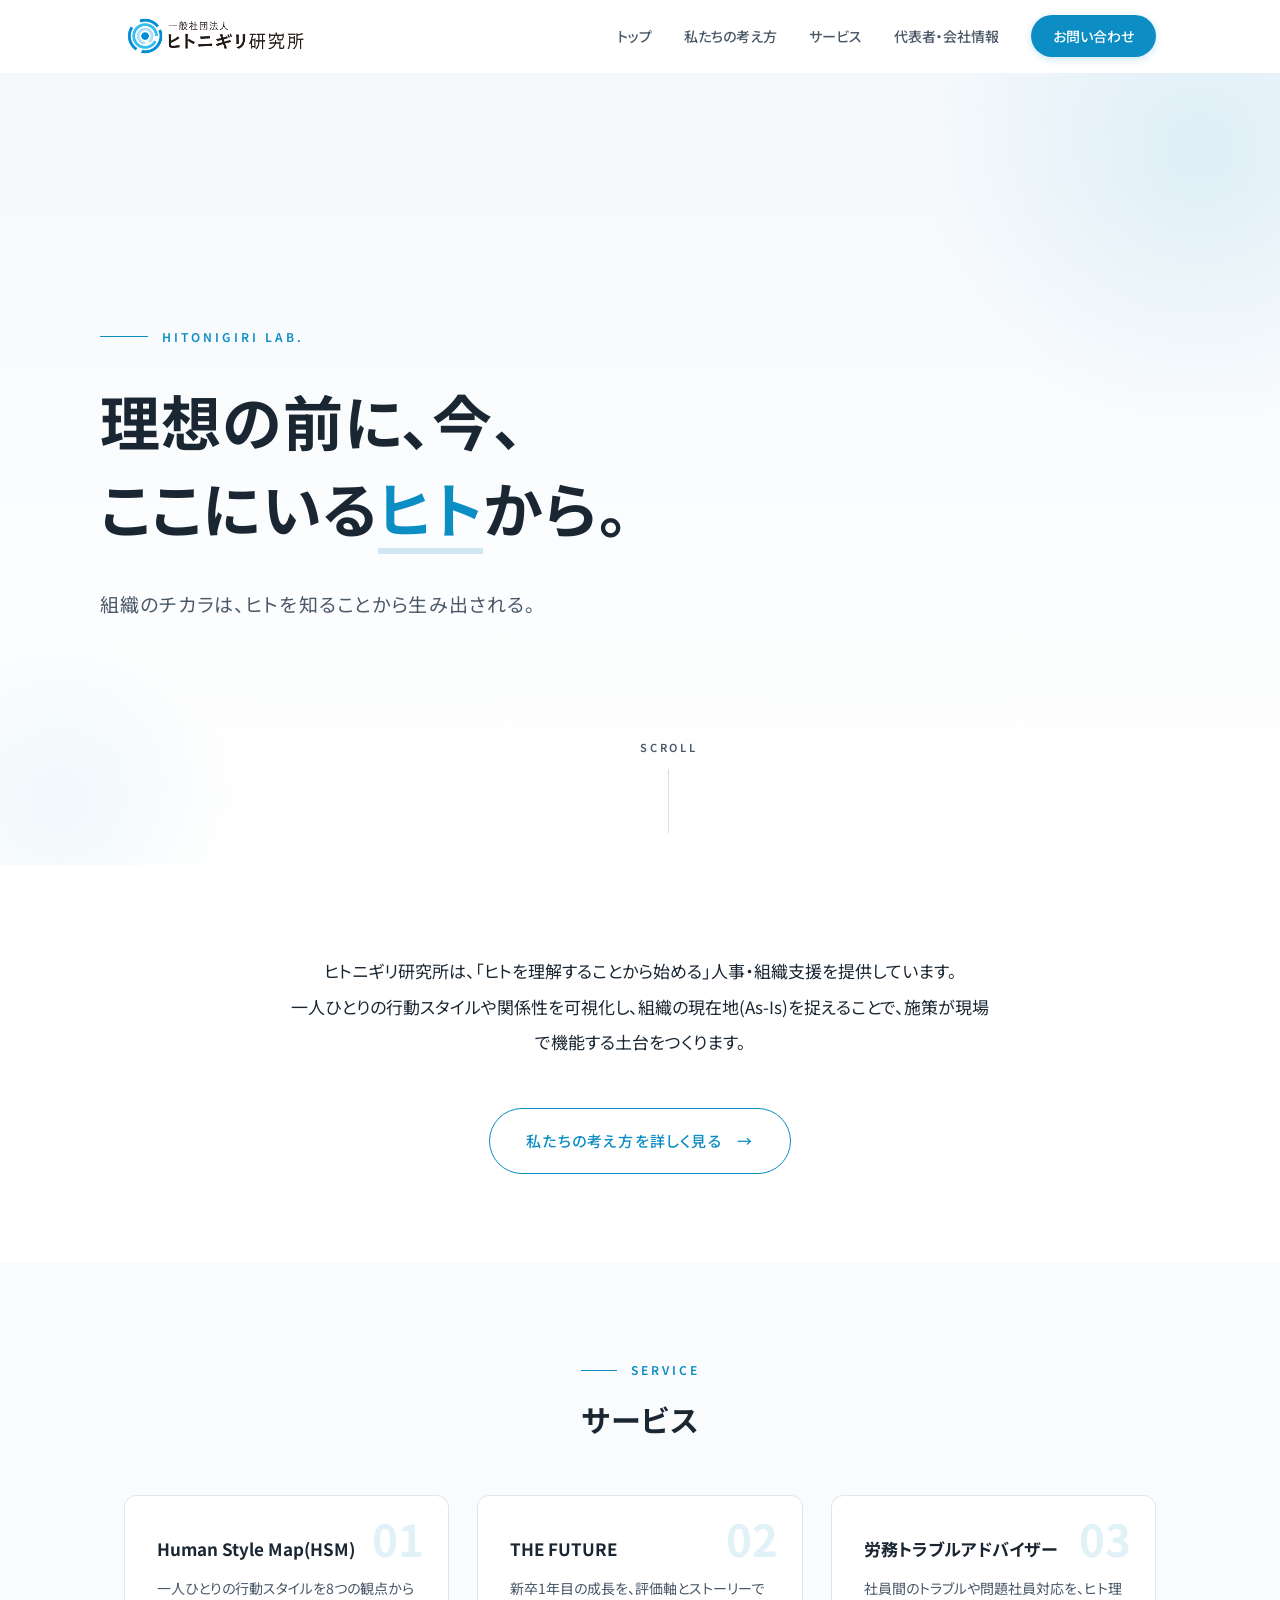
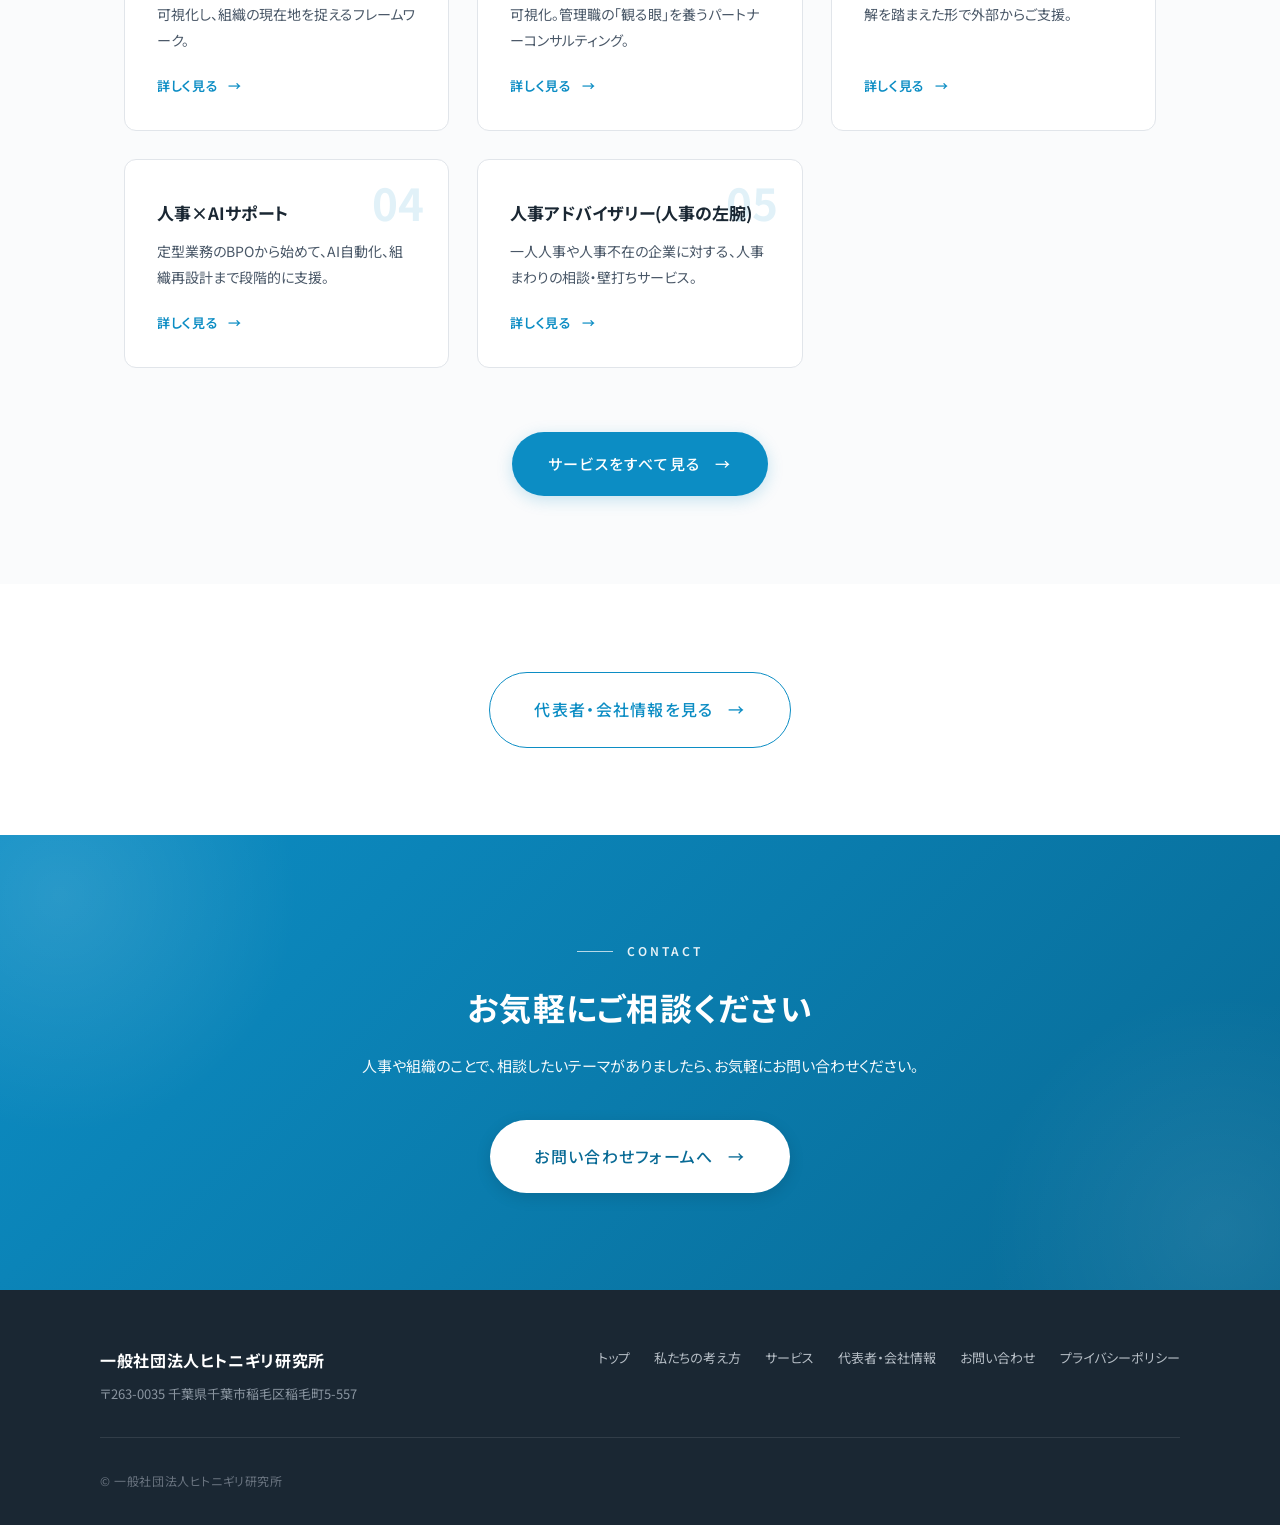
==== index.html @ 637ed029 "Initial commit: ヒトニギリ研究所ホームページ" ====
<!DOCTYPE html>
<html lang="ja">
<head>
<meta charset="UTF-8">
<meta name="viewport" content="width=device-width, initial-scale=1.0">
<meta name="description" content="ヒトニギリ研究所は、「ヒトを知ることから始める」人事・組織支援を提供しています。一人ひとりの行動スタイルや関係性を可視化し、組織の現在地(As-Is)を捉えます。">
<title>ヒトニギリ研究所 | 組織のチカラは、ヒトを知ることから生み出される。</title>
<link rel="icon" type="image/png" href="assets/images/favicon.png">
<link rel="stylesheet" href="css/style.css">
<link rel="preconnect" href="https://fonts.googleapis.com">
<link rel="preconnect" href="https://fonts.gstatic.com" crossorigin>
<link rel="stylesheet" href="https://fonts.googleapis.com/css2?family=Noto+Sans+JP:wght@400;500;700&display=swap">
</head>
<body>

<header class="site-header">
  <div class="site-header__inner">
    <a href="./" class="site-logo"><img src="assets/images/logo.png" alt="一般社団法人ヒトニギリ研究所"></a>
    <button class="nav-toggle" aria-label="メニューを開く" aria-expanded="false">
      <span></span><span></span><span></span>
    </button>
    <nav class="site-nav" aria-label="グローバルナビゲーション">
      <ul>
        <li><a href="./">トップ</a></li>
        <li><a href="philosophy/">私たちの考え方</a></li>
        <li><a href="services/">サービス</a></li>
        <li><a href="about/">代表者・会社情報</a></li>
        <li><a href="contact/" class="nav-cta">お問い合わせ</a></li>
      </ul>
    </nav>
  </div>
</header>

<main>

  <section class="hero">
    <div class="hero__inner">
      <span class="hero__eyebrow">Hitonigiri Lab.</span>
      <h1 class="hero__main">理想の前に、今、<br>ここにいる<span class="accent">ヒト</span>から。</h1>
      <p class="hero__sub">組織のチカラは、ヒトを知ることから生み出される。</p>
    </div>
    <div class="scroll-indicator" aria-hidden="true">
      <span class="scroll-indicator__label">Scroll</span>
      <span class="scroll-indicator__line"></span>
    </div>
  </section>

  <section class="section">
    <div class="container-narrow" data-animate="fade-up">
      <p class="prose__intro" style="font-size:17px;line-height:2.1;color:var(--color-ink);text-align:center;">
        ヒトニギリ研究所は、「ヒトを理解することから始める」人事・組織支援を提供しています。<br>
        一人ひとりの行動スタイルや関係性を可視化し、組織の現在地(As-Is)を捉えることで、施策が現場で機能する土台をつくります。
      </p>
      <div style="text-align:center;margin-top:48px;">
        <a href="philosophy/" class="btn btn--outline">
          私たちの考え方を詳しく見る <span class="btn__arrow">→</span>
        </a>
      </div>
    </div>
  </section>

  <section class="section section--soft">
    <div class="container">
      <div style="text-align:center;" data-animate="fade-up">
        <span class="section__eyebrow">Service</span>
        <h2 class="section__title">サービス</h2>
      </div>

      <div class="service-grid" data-stagger>
        <article class="service-card">
          <span class="service-card__num">01</span>
          <h3 class="service-card__title">Human Style Map(HSM)</h3>
          <p class="service-card__desc">一人ひとりの行動スタイルを8つの観点から可視化し、組織の現在地を捉えるフレームワーク。</p>
          <a href="services/hsm/" class="service-card__link">詳しく見る <span class="btn__arrow">→</span></a>
        </article>
        <article class="service-card">
          <span class="service-card__num">02</span>
          <h3 class="service-card__title">THE FUTURE</h3>
          <p class="service-card__desc">新卒1年目の成長を、評価軸とストーリーで可視化。管理職の「観る眼」を養うパートナーコンサルティング。</p>
          <a href="services/the-future/" class="service-card__link">詳しく見る <span class="btn__arrow">→</span></a>
        </article>
        <article class="service-card">
          <span class="service-card__num">03</span>
          <h3 class="service-card__title">労務トラブルアドバイザー</h3>
          <p class="service-card__desc">社員間のトラブルや問題社員対応を、ヒト理解を踏まえた形で外部からご支援。</p>
          <a href="services/labor-advisor/" class="service-card__link">詳しく見る <span class="btn__arrow">→</span></a>
        </article>
        <article class="service-card">
          <span class="service-card__num">04</span>
          <h3 class="service-card__title">人事×AIサポート</h3>
          <p class="service-card__desc">定型業務のBPOから始めて、AI自動化、組織再設計まで段階的に支援。</p>
          <a href="services/hr-ai/" class="service-card__link">詳しく見る <span class="btn__arrow">→</span></a>
        </article>
        <article class="service-card">
          <span class="service-card__num">05</span>
          <h3 class="service-card__title">人事アドバイザリー(人事の左腕)</h3>
          <p class="service-card__desc">一人人事や人事不在の企業に対する、人事まわりの相談・壁打ちサービス。</p>
          <a href="services/hr-advisory/" class="service-card__link">詳しく見る <span class="btn__arrow">→</span></a>
        </article>
      </div>

      <div style="text-align:center;" data-animate="fade-up">
        <a href="services/" class="btn btn--primary">
          サービスをすべて見る <span class="btn__arrow">→</span>
        </a>
      </div>
    </div>
  </section>

  <section class="section">
    <div class="container-narrow" style="text-align:center;" data-animate="fade-up">
      <a href="about/" class="btn btn--outline btn--large">
        代表者・会社情報を見る <span class="btn__arrow">→</span>
      </a>
    </div>
  </section>

  <section class="cta">
    <div class="cta__inner" data-animate="fade-up">
      <span class="cta__eyebrow">Contact</span>
      <h2 class="cta__title">お気軽にご相談ください</h2>
      <p class="cta__text">人事や組織のことで、相談したいテーマがありましたら、お気軽にお問い合わせください。</p>
      <a href="contact/" class="btn btn--white btn--large">
        お問い合わせフォームへ <span class="btn__arrow">→</span>
      </a>
    </div>
  </section>

</main>

<footer class="site-footer">
  <div class="site-footer__inner">
    <div class="site-footer__top">
      <div>
        <div class="site-footer__brand">一般社団法人ヒトニギリ研究所</div>
        <div class="site-footer__address">〒263-0035 千葉県千葉市稲毛区稲毛町5-557</div>
      </div>
      <nav class="site-footer__links" aria-label="フッターナビゲーション">
        <a href="./">トップ</a>
        <a href="philosophy/">私たちの考え方</a>
        <a href="services/">サービス</a>
        <a href="about/">代表者・会社情報</a>
        <a href="contact/">お問い合わせ</a>
        <a href="privacy/">プライバシーポリシー</a>
      </nav>
    </div>
    <div class="site-footer__copy">© 一般社団法人ヒトニギリ研究所</div>
  </div>
</footer>

<script src="js/main.js"></script>
</body>
</html>
---- css/style.css ----
/* ============================================================
   ヒトニギリ研究所 - Common Stylesheet
   Brand Color: #0C8DC4
   Tone: 誠実・落ち着き・専門性
   ============================================================ */

/* --- Reset & Base ------------------------------------------- */
*, *::before, *::after { box-sizing: border-box; }
html, body, h1, h2, h3, h4, p, ul, ol, dl, figure, blockquote {
  margin: 0;
  padding: 0;
}
ul, ol { list-style: none; }
img { max-width: 100%; height: auto; display: block; }
a { color: inherit; text-decoration: none; }
button { font: inherit; cursor: pointer; border: none; background: none; }

:root {
  --color-brand: #0C8DC4;
  --color-brand-dark: #086A95;
  --color-brand-soft: #E6F3FA;
  --color-ink: #1A2733;
  --color-ink-soft: #4A5868;
  --color-ink-mute: #7A8694;
  --color-line: #E1E5EA;
  --color-bg: #FFFFFF;
  --color-bg-soft: #F5F7FA;
  --color-bg-section: #FAFBFC;
  --shadow-sm: 0 1px 2px rgba(26, 39, 51, 0.06);
  --shadow-md: 0 4px 16px rgba(26, 39, 51, 0.08);
  --radius-sm: 4px;
  --radius-md: 8px;
  --radius-lg: 12px;
  --max-content: 1080px;
  --max-narrow: 760px;
}

html {
  scroll-behavior: smooth;
  -webkit-text-size-adjust: 100%;
}

body {
  font-family: "Noto Sans JP", "Hiragino Kaku Gothic ProN", "Hiragino Sans",
               "Yu Gothic", "Meiryo", "Inter", -apple-system,
               BlinkMacSystemFont, "Segoe UI", sans-serif;
  font-size: 16px;
  line-height: 1.85;
  color: var(--color-ink);
  background: var(--color-bg);
  font-feature-settings: "palt";
  -webkit-font-smoothing: antialiased;
  -moz-osx-font-smoothing: grayscale;
}

/* --- Layout Containers -------------------------------------- */
.container {
  width: 100%;
  max-width: var(--max-content);
  margin: 0 auto;
  padding: 0 24px;
}
.container-narrow {
  width: 100%;
  max-width: var(--max-narrow);
  margin: 0 auto;
  padding: 0 24px;
}

/* --- Header ------------------------------------------------- */
.site-header {
  position: sticky;
  top: 0;
  z-index: 100;
  background: rgba(255, 255, 255, 0.92);
  backdrop-filter: saturate(180%) blur(10px);
  -webkit-backdrop-filter: saturate(180%) blur(10px);
  border-bottom: 1px solid transparent;
  transition: border-color 0.3s, box-shadow 0.3s, background 0.3s;
}
.site-header.is-scrolled {
  background: rgba(255, 255, 255, 0.96);
  border-bottom-color: var(--color-line);
  box-shadow: 0 4px 24px rgba(26, 39, 51, 0.05);
}
.site-header__inner {
  display: flex;
  align-items: center;
  justify-content: space-between;
  height: 72px;
  max-width: var(--max-content);
  margin: 0 auto;
  padding: 0 24px;
}
.site-logo {
  display: inline-flex;
  align-items: center;
  font-size: 18px;
  font-weight: 700;
  letter-spacing: 0.04em;
  color: var(--color-ink);
}
.site-logo span {
  color: var(--color-brand);
}
.site-logo img {
  height: 40px;
  width: auto;
  display: block;
}
.site-nav ul {
  display: flex;
  gap: 32px;
  align-items: center;
}
.site-nav a {
  position: relative;
  font-size: 14px;
  font-weight: 500;
  color: var(--color-ink-soft);
  transition: color 0.2s;
  padding: 4px 0;
}
.site-nav ul > li > a:not(.nav-cta)::after {
  content: "";
  position: absolute;
  left: 0;
  bottom: 0;
  width: 100%;
  height: 1.5px;
  background: var(--color-brand);
  transform: scaleX(0);
  transform-origin: right center;
  transition: transform 0.35s cubic-bezier(0.65, 0, 0.35, 1);
}
.site-nav ul > li > a:not(.nav-cta):hover {
  color: var(--color-brand);
}
.site-nav ul > li > a:not(.nav-cta):hover::after {
  transform: scaleX(1);
  transform-origin: left center;
}
.site-nav .nav-cta {
  background: var(--color-brand);
  color: #fff;
  padding: 11px 22px;
  border-radius: 999px;
  font-weight: 500;
  transition: all 0.3s cubic-bezier(0.65, 0, 0.35, 1);
  box-shadow: 0 2px 8px rgba(12, 141, 196, 0.22);
}
.site-nav .nav-cta:hover {
  background: var(--color-brand-dark);
  color: #fff;
  transform: translateY(-1px);
  box-shadow: 0 6px 16px rgba(12, 141, 196, 0.32);
}

.nav-toggle {
  display: none;
  width: 32px;
  height: 32px;
  position: relative;
}
.nav-toggle span {
  position: absolute;
  left: 4px;
  right: 4px;
  height: 2px;
  background: var(--color-ink);
  transition: 0.25s;
}
.nav-toggle span:nth-child(1) { top: 9px; }
.nav-toggle span:nth-child(2) { top: 15px; }
.nav-toggle span:nth-child(3) { top: 21px; }
.nav-toggle.is-open span:nth-child(1) { transform: translateY(6px) rotate(45deg); }
.nav-toggle.is-open span:nth-child(2) { opacity: 0; }
.nav-toggle.is-open span:nth-child(3) { transform: translateY(-6px) rotate(-45deg); }

/* --- Hero / First View -------------------------------------- */
.hero {
  position: relative;
  background: linear-gradient(180deg, #F5F9FC 0%, #FFFFFF 100%);
  padding: 140px 24px 140px;
  min-height: 88vh;
  display: flex;
  align-items: center;
  text-align: left;
  overflow: hidden;
}
.hero::before {
  content: "";
  position: absolute;
  top: -200px;
  right: -200px;
  width: 560px;
  height: 560px;
  background: radial-gradient(circle, rgba(12, 141, 196, 0.1) 0%, transparent 70%);
  border-radius: 50%;
  pointer-events: none;
  animation: hero-pulse 8s ease-in-out infinite;
}
.hero::after {
  content: "";
  position: absolute;
  bottom: -120px;
  left: -120px;
  width: 360px;
  height: 360px;
  background: radial-gradient(circle, rgba(12, 141, 196, 0.06) 0%, transparent 70%);
  border-radius: 50%;
  pointer-events: none;
  animation: hero-pulse 10s ease-in-out infinite reverse;
}
@keyframes hero-pulse {
  0%, 100% { transform: scale(1); opacity: 1; }
  50% { transform: scale(1.08); opacity: 0.85; }
}
.hero__inner {
  position: relative;
  width: 100%;
  max-width: var(--max-content);
  margin: 0 auto;
  z-index: 2;
}
.hero__eyebrow {
  display: inline-flex;
  align-items: center;
  gap: 14px;
  font-size: 12px;
  font-weight: 600;
  letter-spacing: 0.25em;
  color: var(--color-brand);
  text-transform: uppercase;
  margin-bottom: 28px;
}
.hero__eyebrow::before {
  content: "";
  width: 48px;
  height: 1px;
  background: var(--color-brand);
}
.hero__main {
  font-size: clamp(30px, 5.6vw, 60px);
  font-weight: 700;
  line-height: 1.45;
  letter-spacing: 0.02em;
  color: var(--color-ink);
  margin-bottom: 36px;
}
.hero__main .accent {
  position: relative;
  color: var(--color-brand);
  display: inline-block;
}
.hero__main .accent::after {
  content: "";
  position: absolute;
  left: 0;
  bottom: -4px;
  width: 100%;
  height: 6px;
  background: rgba(12, 141, 196, 0.18);
  z-index: -1;
}
.hero__sub {
  font-size: clamp(15px, 1.8vw, 19px);
  font-weight: 400;
  color: var(--color-ink-soft);
  letter-spacing: 0.06em;
  line-height: 1.9;
}

/* Scroll indicator */
.scroll-indicator {
  position: absolute;
  bottom: 32px;
  left: 50%;
  transform: translateX(-50%);
  display: flex;
  flex-direction: column;
  align-items: center;
  gap: 12px;
  z-index: 3;
  pointer-events: none;
}
.scroll-indicator__label {
  font-size: 11px;
  font-weight: 600;
  letter-spacing: 0.25em;
  color: var(--color-ink-soft);
  text-transform: uppercase;
}
.scroll-indicator__line {
  position: relative;
  width: 1px;
  height: 64px;
  background: rgba(26, 39, 51, 0.15);
  overflow: hidden;
}
.scroll-indicator__line::after {
  content: "";
  position: absolute;
  top: -64px;
  left: 0;
  width: 100%;
  height: 64px;
  background: var(--color-brand);
  animation: scroll-line 2.2s cubic-bezier(0.76, 0, 0.24, 1) infinite;
}
@keyframes scroll-line {
  0% { transform: translateY(0); }
  100% { transform: translateY(192px); }
}

/* --- Page Header (non-top pages) ---------------------------- */
.page-header {
  position: relative;
  background: var(--color-bg-soft);
  padding: 96px 24px 80px;
  border-bottom: 1px solid var(--color-line);
  overflow: hidden;
}
.page-header::before {
  content: "";
  position: absolute;
  top: -120px;
  right: -120px;
  width: 360px;
  height: 360px;
  background: radial-gradient(circle, rgba(12, 141, 196, 0.08) 0%, transparent 70%);
  border-radius: 50%;
  pointer-events: none;
}
.page-header__inner {
  position: relative;
  z-index: 1;
  max-width: var(--max-content);
  margin: 0 auto;
}
.page-header__eyebrow {
  display: inline-flex;
  align-items: center;
  gap: 14px;
  font-size: 12px;
  font-weight: 600;
  color: var(--color-brand);
  letter-spacing: 0.25em;
  text-transform: uppercase;
  margin-bottom: 20px;
}
.page-header__eyebrow::before {
  content: "";
  width: 36px;
  height: 1px;
  background: var(--color-brand);
}
.page-header h1 {
  font-size: clamp(28px, 4vw, 40px);
  font-weight: 700;
  letter-spacing: 0.02em;
  line-height: 1.4;
  color: var(--color-ink);
  margin-bottom: 20px;
}
.page-header__lead {
  font-size: 16px;
  color: var(--color-ink-soft);
  max-width: 720px;
  line-height: 1.95;
}

/* --- Sections ----------------------------------------------- */
.section {
  padding: 88px 0;
}
.section--soft {
  background: var(--color-bg-section);
}
.section--brand {
  background: linear-gradient(135deg, #0C8DC4 0%, #086A95 100%);
  color: #fff;
}
.section__title {
  font-size: clamp(22px, 2.8vw, 30px);
  font-weight: 700;
  letter-spacing: 0.04em;
  color: var(--color-ink);
  margin-bottom: 16px;
  line-height: 1.4;
}
.section__lead {
  font-size: 16px;
  color: var(--color-ink-soft);
  margin-bottom: 48px;
  max-width: 720px;
  line-height: 1.95;
}
.section__eyebrow {
  display: inline-flex;
  align-items: center;
  gap: 14px;
  font-size: 12px;
  font-weight: 600;
  color: var(--color-brand);
  letter-spacing: 0.25em;
  text-transform: uppercase;
  margin-bottom: 16px;
}
.section__eyebrow::before {
  content: "";
  width: 36px;
  height: 1px;
  background: var(--color-brand);
}

/* --- Prose (Article Content) -------------------------------- */
.prose {
  max-width: 760px;
  margin: 0 auto;
}
.prose h2 {
  font-size: clamp(20px, 2.4vw, 26px);
  font-weight: 700;
  letter-spacing: 0.03em;
  color: var(--color-ink);
  margin: 72px 0 24px;
  padding-bottom: 16px;
  border-bottom: 2px solid var(--color-brand);
  line-height: 1.5;
}
.prose h2:first-child { margin-top: 0; }
.prose h3 {
  font-size: 19px;
  font-weight: 700;
  color: var(--color-ink);
  margin: 40px 0 16px;
  line-height: 1.6;
}
.prose p {
  font-size: 16px;
  color: var(--color-ink);
  line-height: 1.95;
  margin-bottom: 1.4em;
}
.prose p + p { margin-top: 0; }
.prose strong {
  font-weight: 700;
  background: linear-gradient(transparent 70%, rgba(12, 141, 196, 0.18) 70%);
  padding: 0 2px;
}
.prose ul {
  margin: 16px 0 1.4em;
  padding-left: 0;
}
.prose ul li {
  position: relative;
  padding-left: 24px;
  margin-bottom: 12px;
  font-size: 16px;
  line-height: 1.85;
  color: var(--color-ink);
}
.prose ul li::before {
  content: "";
  position: absolute;
  left: 4px;
  top: 14px;
  width: 8px;
  height: 8px;
  background: var(--color-brand);
  border-radius: 50%;
}
.prose ol {
  counter-reset: prose-counter;
  margin: 16px 0 1.4em;
}
.prose ol li {
  position: relative;
  padding-left: 40px;
  margin-bottom: 16px;
  counter-increment: prose-counter;
  line-height: 1.85;
}
.prose ol li::before {
  content: counter(prose-counter);
  position: absolute;
  left: 0;
  top: 2px;
  width: 28px;
  height: 28px;
  background: var(--color-brand);
  color: #fff;
  font-weight: 700;
  font-size: 13px;
  border-radius: 50%;
  display: flex;
  align-items: center;
  justify-content: center;
}
.prose .lead {
  font-size: 18px;
  color: var(--color-ink-soft);
  line-height: 2;
  margin-bottom: 48px;
}
.prose blockquote {
  border-left: 4px solid var(--color-brand);
  background: var(--color-bg-soft);
  padding: 20px 24px;
  margin: 32px 0;
  font-size: 16px;
  color: var(--color-ink-soft);
}

/* --- Highlight Box ------------------------------------------ */
.highlight-box {
  background: var(--color-brand-soft);
  border-left: 4px solid var(--color-brand);
  padding: 28px 32px;
  border-radius: 0 var(--radius-md) var(--radius-md) 0;
  margin: 32px 0;
}
.highlight-box h3 {
  font-size: 18px;
  color: var(--color-brand-dark);
  margin: 0 0 12px;
}
.highlight-box p:last-child { margin-bottom: 0; }

/* --- Buttons ------------------------------------------------ */
.btn {
  position: relative;
  display: inline-flex;
  align-items: center;
  gap: 14px;
  padding: 18px 36px;
  font-size: 15px;
  font-weight: 500;
  letter-spacing: 0.08em;
  border-radius: 999px;
  transition: all 0.4s cubic-bezier(0.65, 0, 0.35, 1);
  white-space: nowrap;
  overflow: hidden;
  isolation: isolate;
}
.btn--primary {
  background: var(--color-brand);
  color: #fff;
  box-shadow: 0 4px 16px rgba(12, 141, 196, 0.22);
}
.btn--primary::before {
  content: "";
  position: absolute;
  inset: 0;
  background: var(--color-brand-dark);
  transform: translateX(-101%);
  transition: transform 0.5s cubic-bezier(0.76, 0, 0.24, 1);
  z-index: -1;
}
.btn--primary:hover {
  color: #fff;
  transform: translateY(-2px);
  box-shadow: 0 10px 28px rgba(12, 141, 196, 0.36);
}
.btn--primary:hover::before {
  transform: translateX(0);
}
.btn--outline {
  background: transparent;
  color: var(--color-brand);
  border: 1.5px solid var(--color-brand);
}
.btn--outline::before {
  content: "";
  position: absolute;
  inset: 0;
  background: var(--color-brand);
  transform: scaleX(0);
  transform-origin: left center;
  transition: transform 0.5s cubic-bezier(0.76, 0, 0.24, 1);
  z-index: -1;
}
.btn--outline:hover {
  color: #fff;
  border-color: var(--color-brand);
  transform: translateY(-2px);
  box-shadow: 0 8px 24px rgba(12, 141, 196, 0.22);
}
.btn--outline:hover::before {
  transform: scaleX(1);
}
.btn--white {
  background: #fff;
  color: var(--color-brand-dark);
  box-shadow: 0 4px 16px rgba(0, 0, 0, 0.12);
}
.btn--white::before {
  content: "";
  position: absolute;
  inset: 0;
  background: var(--color-bg-soft);
  transform: translateX(-101%);
  transition: transform 0.5s cubic-bezier(0.76, 0, 0.24, 1);
  z-index: -1;
}
.btn--white:hover {
  color: var(--color-brand-dark);
  transform: translateY(-2px);
  box-shadow: 0 10px 28px rgba(0, 0, 0, 0.18);
}
.btn--white:hover::before {
  transform: translateX(0);
}
.btn--large {
  padding: 22px 44px;
  font-size: 16px;
}
.btn__arrow {
  display: inline-flex;
  align-items: center;
  justify-content: center;
  width: 18px;
  height: 12px;
  transition: transform 0.4s cubic-bezier(0.65, 0, 0.35, 1);
}
.btn:hover .btn__arrow {
  transform: translateX(8px);
}

/* --- Service Cards (Top page) ------------------------------- */
.service-grid {
  display: grid;
  grid-template-columns: repeat(auto-fit, minmax(280px, 1fr));
  gap: 28px;
  margin: 56px 0 64px;
}
.service-card {
  position: relative;
  background: #fff;
  border: 1px solid var(--color-line);
  border-radius: var(--radius-lg);
  padding: 40px 32px 32px;
  transition: all 0.4s cubic-bezier(0.65, 0, 0.35, 1);
  display: flex;
  flex-direction: column;
  overflow: hidden;
  isolation: isolate;
}
.service-card::before {
  content: "";
  position: absolute;
  top: 0;
  left: 0;
  width: 100%;
  height: 3px;
  background: linear-gradient(90deg, var(--color-brand) 0%, #34c0ee 100%);
  transform: scaleX(0);
  transform-origin: left center;
  transition: transform 0.5s cubic-bezier(0.65, 0, 0.35, 1);
}
.service-card:hover {
  border-color: var(--color-brand);
  box-shadow: 0 12px 32px rgba(12, 141, 196, 0.15);
  transform: translateY(-6px);
}
.service-card:hover::before {
  transform: scaleX(1);
}
.service-card__num {
  position: absolute;
  top: 20px;
  right: 24px;
  font-size: 44px;
  font-weight: 700;
  color: rgba(12, 141, 196, 0.12);
  letter-spacing: 0;
  line-height: 1;
  font-family: "Inter", "Noto Sans JP", sans-serif;
  transition: color 0.4s;
}
.service-card:hover .service-card__num {
  color: rgba(12, 141, 196, 0.32);
}
.service-card__title {
  font-size: 17px;
  font-weight: 700;
  color: var(--color-ink);
  margin-bottom: 14px;
  line-height: 1.5;
  position: relative;
  z-index: 1;
}
.service-card__desc {
  font-size: 14px;
  color: var(--color-ink-soft);
  line-height: 1.85;
  flex: 1;
}
.service-card__link {
  display: inline-flex;
  align-items: center;
  gap: 8px;
  margin-top: 20px;
  font-size: 13px;
  font-weight: 600;
  color: var(--color-brand);
  letter-spacing: 0.05em;
  transition: gap 0.3s;
}
.service-card:hover .service-card__link {
  gap: 14px;
}

/* --- Service Block (Services list page) --------------------- */
.service-block {
  position: relative;
  background: #fff;
  border: 1px solid var(--color-line);
  border-radius: var(--radius-lg);
  padding: 44px;
  margin-bottom: 28px;
  transition: all 0.4s cubic-bezier(0.65, 0, 0.35, 1);
  overflow: hidden;
  isolation: isolate;
}
.service-block::before {
  content: "";
  position: absolute;
  top: 0;
  left: 0;
  width: 4px;
  height: 100%;
  background: var(--color-brand);
  transform: scaleY(0);
  transform-origin: top center;
  transition: transform 0.5s cubic-bezier(0.65, 0, 0.35, 1);
}
.service-block:hover {
  border-color: var(--color-brand);
  box-shadow: 0 16px 40px rgba(12, 141, 196, 0.12);
  transform: translateY(-4px);
}
.service-block:hover::before {
  transform: scaleY(1);
}
.service-block__title {
  font-size: 22px;
  font-weight: 700;
  color: var(--color-ink);
  margin-bottom: 18px;
  letter-spacing: 0.02em;
  line-height: 1.5;
}
.service-block__body {
  font-size: 15px;
  line-height: 1.95;
  color: var(--color-ink);
  margin-bottom: 24px;
}
.service-block__body strong {
  font-weight: 700;
  background: linear-gradient(transparent 70%, rgba(12, 141, 196, 0.18) 70%);
  padding: 0 2px;
}
.service-block__link {
  display: inline-flex;
  align-items: center;
  gap: 8px;
  font-size: 14px;
  font-weight: 600;
  color: var(--color-brand);
  letter-spacing: 0.05em;
  position: relative;
  padding-bottom: 2px;
  transition: gap 0.3s, color 0.2s;
}
.service-block__link::after {
  content: "";
  position: absolute;
  left: 0;
  bottom: 0;
  width: 100%;
  height: 1px;
  background: var(--color-brand);
  transform: scaleX(0);
  transform-origin: right center;
  transition: transform 0.4s cubic-bezier(0.65, 0, 0.35, 1);
}
.service-block:hover .service-block__link {
  gap: 14px;
  color: var(--color-brand-dark);
}
.service-block:hover .service-block__link::after {
  transform: scaleX(1);
  transform-origin: left center;
}

/* --- About / Profile ---------------------------------------- */
.profile-card {
  display: grid;
  grid-template-columns: 200px 1fr;
  gap: 40px;
  align-items: start;
  background: var(--color-bg-soft);
  padding: 40px;
  border-radius: var(--radius-lg);
  margin-bottom: 48px;
}
.profile-card__photo {
  width: 200px;
  height: 200px;
  background: linear-gradient(135deg, #C5DCE8 0%, #E1ECF2 100%);
  border-radius: 50%;
  display: flex;
  align-items: center;
  justify-content: center;
  color: var(--color-ink-mute);
  font-size: 13px;
  flex-shrink: 0;
  overflow: hidden;
  box-shadow: 0 8px 24px rgba(26, 39, 51, 0.12);
}
.profile-card__photo img {
  width: 100%;
  height: 100%;
  object-fit: cover;
  display: block;
}
.profile-card__info h2 {
  font-size: 24px;
  margin-bottom: 8px;
  border-bottom: none;
  padding-bottom: 0;
  margin-top: 0;
}
.profile-card__role {
  font-size: 14px;
  color: var(--color-ink-soft);
}

.tagline {
  font-size: 22px;
  font-weight: 700;
  line-height: 1.6;
  color: var(--color-ink);
  letter-spacing: 0.02em;
  margin: 40px 0 16px;
}
.tagline + p {
  font-size: 16px;
  color: var(--color-ink-soft);
  margin-bottom: 32px;
}
.tagline .accent,
.accent {
  color: var(--color-brand);
  font-weight: 700;
}

.career-grid {
  display: grid;
  grid-template-columns: 1fr 1fr;
  gap: 24px;
  margin: 32px 0;
}
.career-card {
  background: #fff;
  border: 1px solid var(--color-line);
  border-radius: var(--radius-lg);
  padding: 28px;
}
.career-card h4 {
  font-size: 16px;
  font-weight: 700;
  color: var(--color-brand-dark);
  margin-bottom: 16px;
  padding-bottom: 12px;
  border-bottom: 1px solid var(--color-line);
}
.career-card ul {
  list-style: none;
  padding: 0;
}
.career-card ul li {
  position: relative;
  padding-left: 20px;
  margin-bottom: 10px;
  font-size: 14px;
  color: var(--color-ink);
  line-height: 1.7;
}
.career-card ul li::before {
  content: "";
  position: absolute;
  left: 4px;
  top: 11px;
  width: 6px;
  height: 6px;
  background: var(--color-brand);
  border-radius: 50%;
}

.company-info {
  margin-top: 64px;
}
.company-info h2 {
  font-size: 24px;
  font-weight: 700;
  margin-bottom: 24px;
  padding-bottom: 16px;
  border-bottom: 2px solid var(--color-brand);
}
.company-info dl {
  display: grid;
  grid-template-columns: 180px 1fr;
  gap: 16px 24px;
  font-size: 15px;
}
.company-info dt {
  color: var(--color-ink-soft);
  font-weight: 500;
  padding: 12px 0;
  border-bottom: 1px solid var(--color-line);
}
.company-info dd {
  color: var(--color-ink);
  padding: 12px 0;
  border-bottom: 1px solid var(--color-line);
  margin: 0;
}

/* --- Contact Form ------------------------------------------- */
.form {
  background: #fff;
  padding: 48px;
  border-radius: var(--radius-lg);
  border: 1px solid var(--color-line);
  margin-top: 40px;
}
.form-group {
  margin-bottom: 28px;
}
.form-label {
  display: block;
  font-size: 14px;
  font-weight: 600;
  color: var(--color-ink);
  margin-bottom: 8px;
}
.form-label .required {
  display: inline-block;
  background: var(--color-brand);
  color: #fff;
  font-size: 11px;
  padding: 2px 8px;
  border-radius: 3px;
  margin-left: 8px;
  vertical-align: middle;
  font-weight: 500;
  letter-spacing: 0.05em;
}
.form-label .optional {
  display: inline-block;
  background: var(--color-bg-soft);
  color: var(--color-ink-soft);
  font-size: 11px;
  padding: 2px 8px;
  border-radius: 3px;
  margin-left: 8px;
  vertical-align: middle;
}
.form-input,
.form-select,
.form-textarea {
  width: 100%;
  padding: 14px 16px;
  font-size: 15px;
  border: 1px solid var(--color-line);
  border-radius: var(--radius-md);
  background: #fff;
  color: var(--color-ink);
  transition: border-color 0.2s, box-shadow 0.2s;
  font-family: inherit;
}
.form-input:focus,
.form-select:focus,
.form-textarea:focus {
  outline: none;
  border-color: var(--color-brand);
  box-shadow: 0 0 0 3px rgba(12, 141, 196, 0.12);
}
.form-textarea {
  min-height: 180px;
  resize: vertical;
  line-height: 1.8;
}
.form-select {
  appearance: none;
  background-image: url("data:image/svg+xml,%3Csvg xmlns='http://www.w3.org/2000/svg' width='12' height='8' viewBox='0 0 12 8'%3E%3Cpath fill='%231A2733' d='M6 8L0 0h12z'/%3E%3C/svg%3E");
  background-repeat: no-repeat;
  background-position: right 16px center;
  padding-right: 40px;
}
.form-notice {
  background: var(--color-bg-soft);
  padding: 20px 24px;
  border-radius: var(--radius-md);
  font-size: 13px;
  color: var(--color-ink-soft);
  line-height: 1.85;
  margin: 32px 0 24px;
}
.form-notice a {
  color: var(--color-brand);
  text-decoration: underline;
}
.form-submit {
  display: block;
  width: 100%;
  padding: 18px;
  font-size: 16px;
  font-weight: 600;
  color: #fff;
  background: var(--color-brand);
  border-radius: var(--radius-md);
  letter-spacing: 0.05em;
  transition: background 0.2s, transform 0.1s;
  box-shadow: 0 4px 16px rgba(12, 141, 196, 0.2);
}
.form-submit:hover {
  background: var(--color-brand-dark);
}
.form-submit:active { transform: translateY(1px); }

/* --- Complete Page ------------------------------------------ */
.complete-message {
  text-align: center;
  padding: 80px 24px;
  background: var(--color-bg-soft);
  border-radius: var(--radius-lg);
  margin: 40px 0;
}
.complete-message__icon {
  width: 64px;
  height: 64px;
  margin: 0 auto 24px;
  background: var(--color-brand);
  border-radius: 50%;
  display: flex;
  align-items: center;
  justify-content: center;
  color: #fff;
  font-size: 28px;
}
.complete-message h2 {
  font-size: 22px;
  margin-bottom: 16px;
  color: var(--color-ink);
}
.complete-message p {
  color: var(--color-ink-soft);
  font-size: 15px;
  line-height: 1.95;
  max-width: 480px;
  margin: 0 auto 8px;
}

/* --- Page Nav (bottom) -------------------------------------- */
.page-nav {
  background: var(--color-bg-soft);
  padding: 64px 0;
  border-top: 1px solid var(--color-line);
}
.page-nav__title {
  font-size: 14px;
  font-weight: 600;
  color: var(--color-ink-soft);
  letter-spacing: 0.1em;
  margin-bottom: 24px;
  text-align: center;
}
.page-nav__links {
  display: flex;
  justify-content: center;
  flex-wrap: wrap;
  gap: 16px;
}

/* --- CTA Section -------------------------------------------- */
.cta {
  position: relative;
  background: linear-gradient(135deg, #0C8DC4 0%, #086A95 100%);
  color: #fff;
  padding: 96px 24px;
  text-align: center;
  overflow: hidden;
}
.cta::before {
  content: "";
  position: absolute;
  top: -180px;
  left: -180px;
  width: 480px;
  height: 480px;
  background: radial-gradient(circle, rgba(255, 255, 255, 0.12) 0%, transparent 70%);
  border-radius: 50%;
  pointer-events: none;
}
.cta::after {
  content: "";
  position: absolute;
  bottom: -180px;
  right: -180px;
  width: 480px;
  height: 480px;
  background: radial-gradient(circle, rgba(255, 255, 255, 0.08) 0%, transparent 70%);
  border-radius: 50%;
  pointer-events: none;
}
.cta__inner {
  position: relative;
  z-index: 1;
  max-width: var(--max-narrow);
  margin: 0 auto;
}
.cta__eyebrow {
  display: inline-flex;
  align-items: center;
  gap: 14px;
  font-size: 12px;
  font-weight: 600;
  color: rgba(255, 255, 255, 0.9);
  letter-spacing: 0.25em;
  text-transform: uppercase;
  margin-bottom: 20px;
}
.cta__eyebrow::before {
  content: "";
  width: 36px;
  height: 1px;
  background: rgba(255, 255, 255, 0.7);
}
.cta__title {
  font-size: clamp(24px, 3vw, 32px);
  font-weight: 700;
  margin-bottom: 20px;
  line-height: 1.5;
  letter-spacing: 0.04em;
}
.cta__text {
  font-size: 15px;
  margin-bottom: 40px;
  opacity: 0.95;
  max-width: 600px;
  margin-left: auto;
  margin-right: auto;
  line-height: 1.95;
}

/* --- Footer ------------------------------------------------- */
.site-footer {
  background: var(--color-ink);
  color: #B5BDC5;
  padding: 56px 24px 32px;
  font-size: 14px;
}
.site-footer__inner {
  max-width: var(--max-content);
  margin: 0 auto;
}
.site-footer__top {
  display: flex;
  justify-content: space-between;
  align-items: flex-start;
  flex-wrap: wrap;
  gap: 32px;
  padding-bottom: 32px;
  border-bottom: 1px solid rgba(255, 255, 255, 0.1);
  margin-bottom: 32px;
}
.site-footer__brand {
  font-size: 16px;
  font-weight: 700;
  color: #fff;
  margin-bottom: 8px;
  letter-spacing: 0.04em;
}
.site-footer__address {
  font-size: 13px;
  color: #8A95A0;
  line-height: 1.7;
}
.site-footer__links {
  display: flex;
  gap: 24px;
  flex-wrap: wrap;
}
.site-footer__links a {
  font-size: 13px;
  color: #B5BDC5;
  transition: color 0.2s;
}
.site-footer__links a:hover { color: #fff; }
.site-footer__copy {
  font-size: 12px;
  color: #6A7480;
  letter-spacing: 0.05em;
}

/* --- Utilities ---------------------------------------------- */
.text-center { text-align: center; }
.mt-32 { margin-top: 32px; }
.mb-32 { margin-bottom: 32px; }

/* --- Scroll Animations -------------------------------------- */
[data-animate] {
  opacity: 0;
  will-change: opacity, transform;
  transition: opacity 0.8s cubic-bezier(0.22, 1, 0.36, 1), transform 0.8s cubic-bezier(0.22, 1, 0.36, 1);
}
[data-animate="fade-up"] { transform: translateY(32px); }
[data-animate="fade-in"] { transform: none; }
[data-animate="slide-right"] { transform: translateX(-32px); }
[data-animate="zoom-in"] { transform: scale(0.96); }

[data-animate].is-visible {
  opacity: 1;
  transform: none;
}

[data-stagger] > * {
  opacity: 0;
  transform: translateY(28px);
  transition: opacity 0.7s cubic-bezier(0.22, 1, 0.36, 1), transform 0.7s cubic-bezier(0.22, 1, 0.36, 1);
}
[data-stagger].is-visible > * {
  opacity: 1;
  transform: none;
}
[data-stagger].is-visible > *:nth-child(1) { transition-delay: 0ms; }
[data-stagger].is-visible > *:nth-child(2) { transition-delay: 90ms; }
[data-stagger].is-visible > *:nth-child(3) { transition-delay: 180ms; }
[data-stagger].is-visible > *:nth-child(4) { transition-delay: 270ms; }
[data-stagger].is-visible > *:nth-child(5) { transition-delay: 360ms; }
[data-stagger].is-visible > *:nth-child(6) { transition-delay: 450ms; }

@media (prefers-reduced-motion: reduce) {
  [data-animate],
  [data-stagger] > * {
    opacity: 1 !important;
    transform: none !important;
    transition: none !important;
  }
  .hero::before, .hero::after,
  .scroll-indicator__line::after {
    animation: none !important;
  }
}

/* --- Hero entry (on page load) ------------------------------ */
.hero__eyebrow,
.hero__main,
.hero__sub {
  opacity: 0;
  transform: translateY(24px);
  animation: hero-enter 0.9s cubic-bezier(0.22, 1, 0.36, 1) forwards;
}
.hero__eyebrow { animation-delay: 0.1s; }
.hero__main { animation-delay: 0.25s; }
.hero__sub { animation-delay: 0.45s; }
@keyframes hero-enter {
  to {
    opacity: 1;
    transform: none;
  }
}
.scroll-indicator {
  opacity: 0;
  animation: hero-enter 0.9s cubic-bezier(0.22, 1, 0.36, 1) 0.9s forwards;
}

/* --- Prose strong: cleaner highlight ------------------------ */
.prose a {
  color: var(--color-brand);
  border-bottom: 1px solid currentColor;
  padding-bottom: 1px;
  transition: color 0.2s, border-color 0.2s;
}
.prose a:hover {
  color: var(--color-brand-dark);
}

/* --- Responsive --------------------------------------------- */
@media (max-width: 768px) {
  body { font-size: 15px; }

  .site-header__inner { height: 60px; padding: 0 20px; }
  .site-nav {
    position: fixed;
    top: 60px;
    left: 0;
    right: 0;
    background: #fff;
    border-bottom: 1px solid var(--color-line);
    transform: translateY(-150%);
    transition: transform 0.3s;
    padding: 16px 0;
  }
  .site-nav.is-open { transform: translateY(0); }
  .site-nav ul {
    flex-direction: column;
    gap: 0;
    align-items: stretch;
  }
  .site-nav li { border-bottom: 1px solid var(--color-line); }
  .site-nav li:last-child { border-bottom: none; }
  .site-nav a {
    display: block;
    padding: 16px 24px;
    font-size: 15px;
  }
  .site-nav .nav-cta {
    margin: 12px 24px;
    text-align: center;
    border-radius: var(--radius-md);
  }
  .nav-toggle { display: block; }

  .hero { padding: 72px 20px 64px; }
  .page-header { padding: 56px 20px 40px; }
  .section { padding: 64px 0; }

  .container, .container-narrow { padding: 0 20px; }

  .prose h2 { margin: 56px 0 20px; padding-bottom: 12px; }
  .prose h3 { margin: 32px 0 12px; }

  .profile-card {
    grid-template-columns: 1fr;
    gap: 24px;
    padding: 32px 24px;
    text-align: center;
  }
  .profile-card__photo {
    margin: 0 auto;
    width: 160px;
    height: 160px;
  }
  .profile-card__info h2 { text-align: center; }
  .profile-card__role { text-align: center; }

  .career-grid {
    grid-template-columns: 1fr;
    gap: 16px;
  }

  .company-info dl {
    grid-template-columns: 1fr;
    gap: 0;
  }
  .company-info dt {
    padding: 12px 0 4px;
    border-bottom: none;
  }
  .company-info dd {
    padding: 0 0 12px;
    font-weight: 500;
  }

  .form { padding: 28px 20px; }

  .site-footer__top {
    flex-direction: column;
    align-items: flex-start;
  }
  .site-footer__links { gap: 16px; }

  .page-nav__links {
    flex-direction: column;
    align-items: stretch;
  }
  .page-nav__links .btn { justify-content: center; }
}

@media (max-width: 480px) {
  .hero__main { font-size: 26px; }
  .service-block { padding: 28px 24px; }
  .service-block__title { font-size: 19px; }
  .complete-message { padding: 56px 20px; }
}
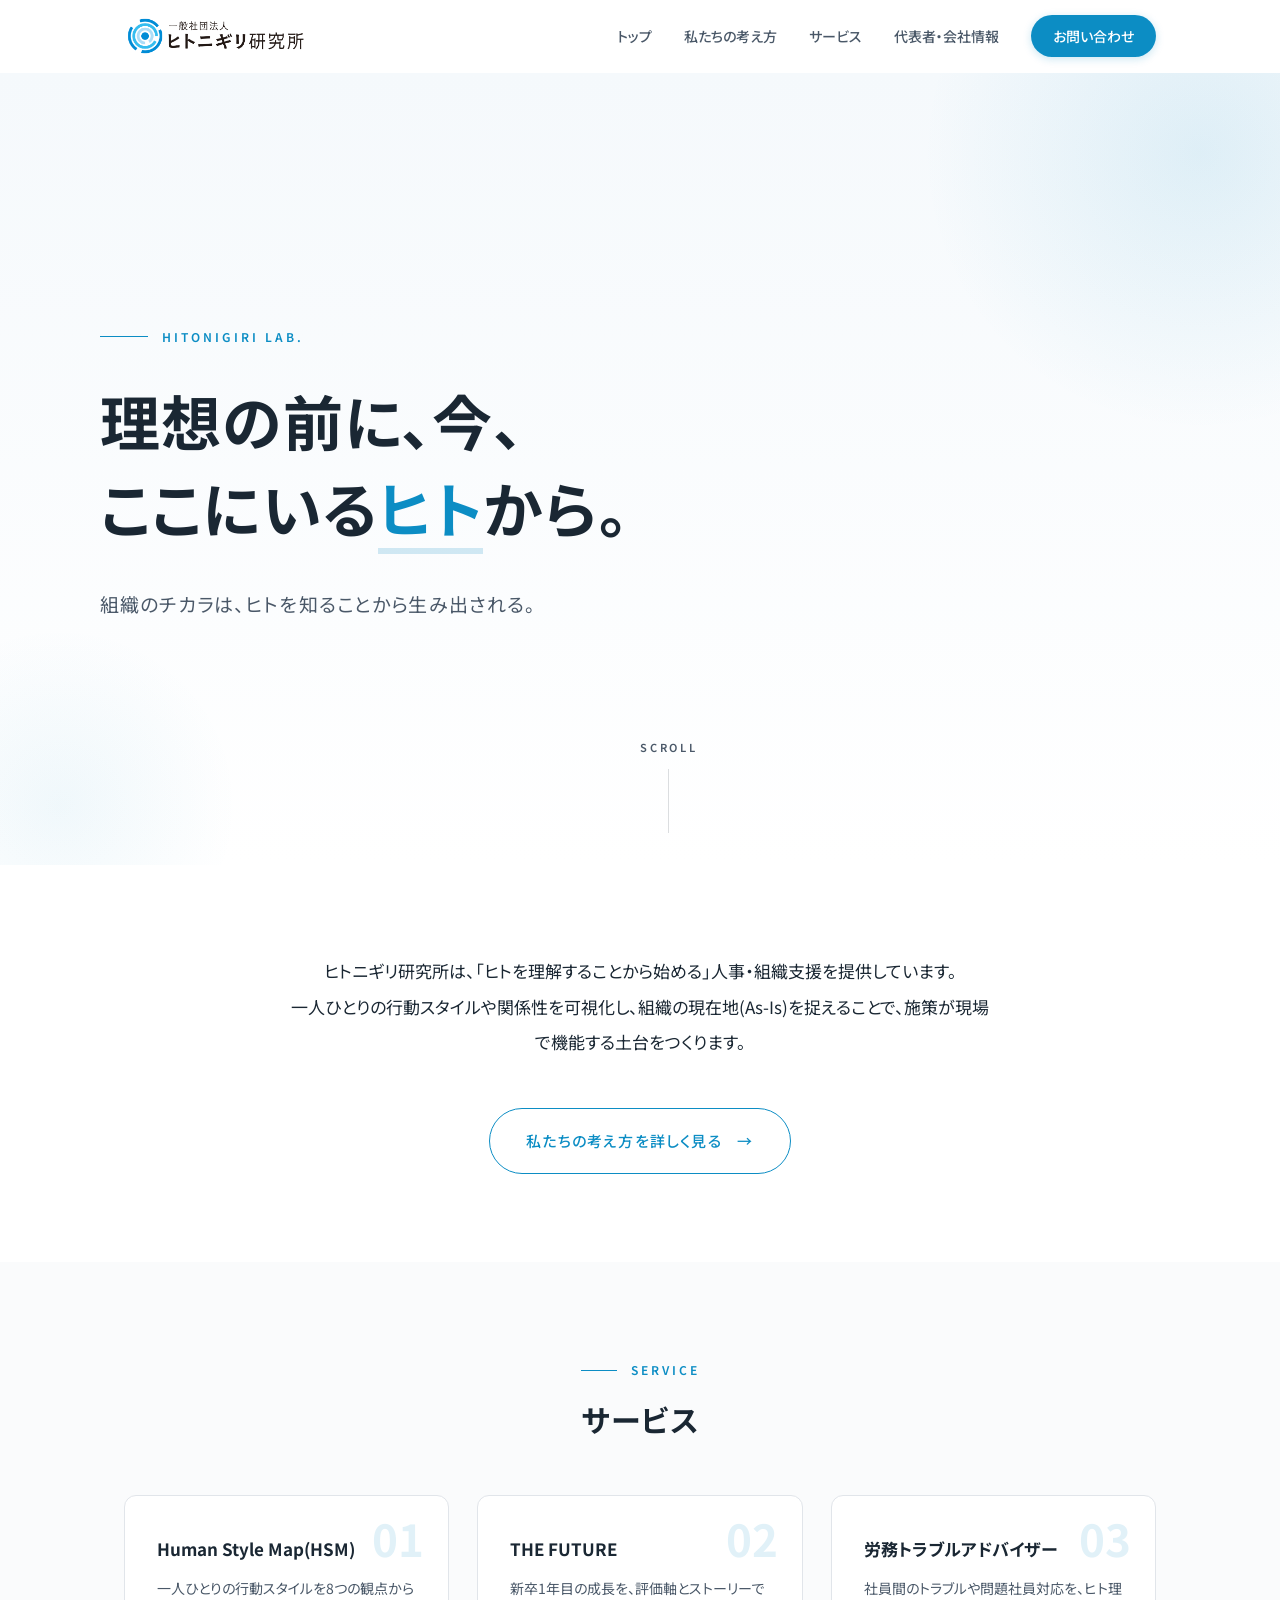
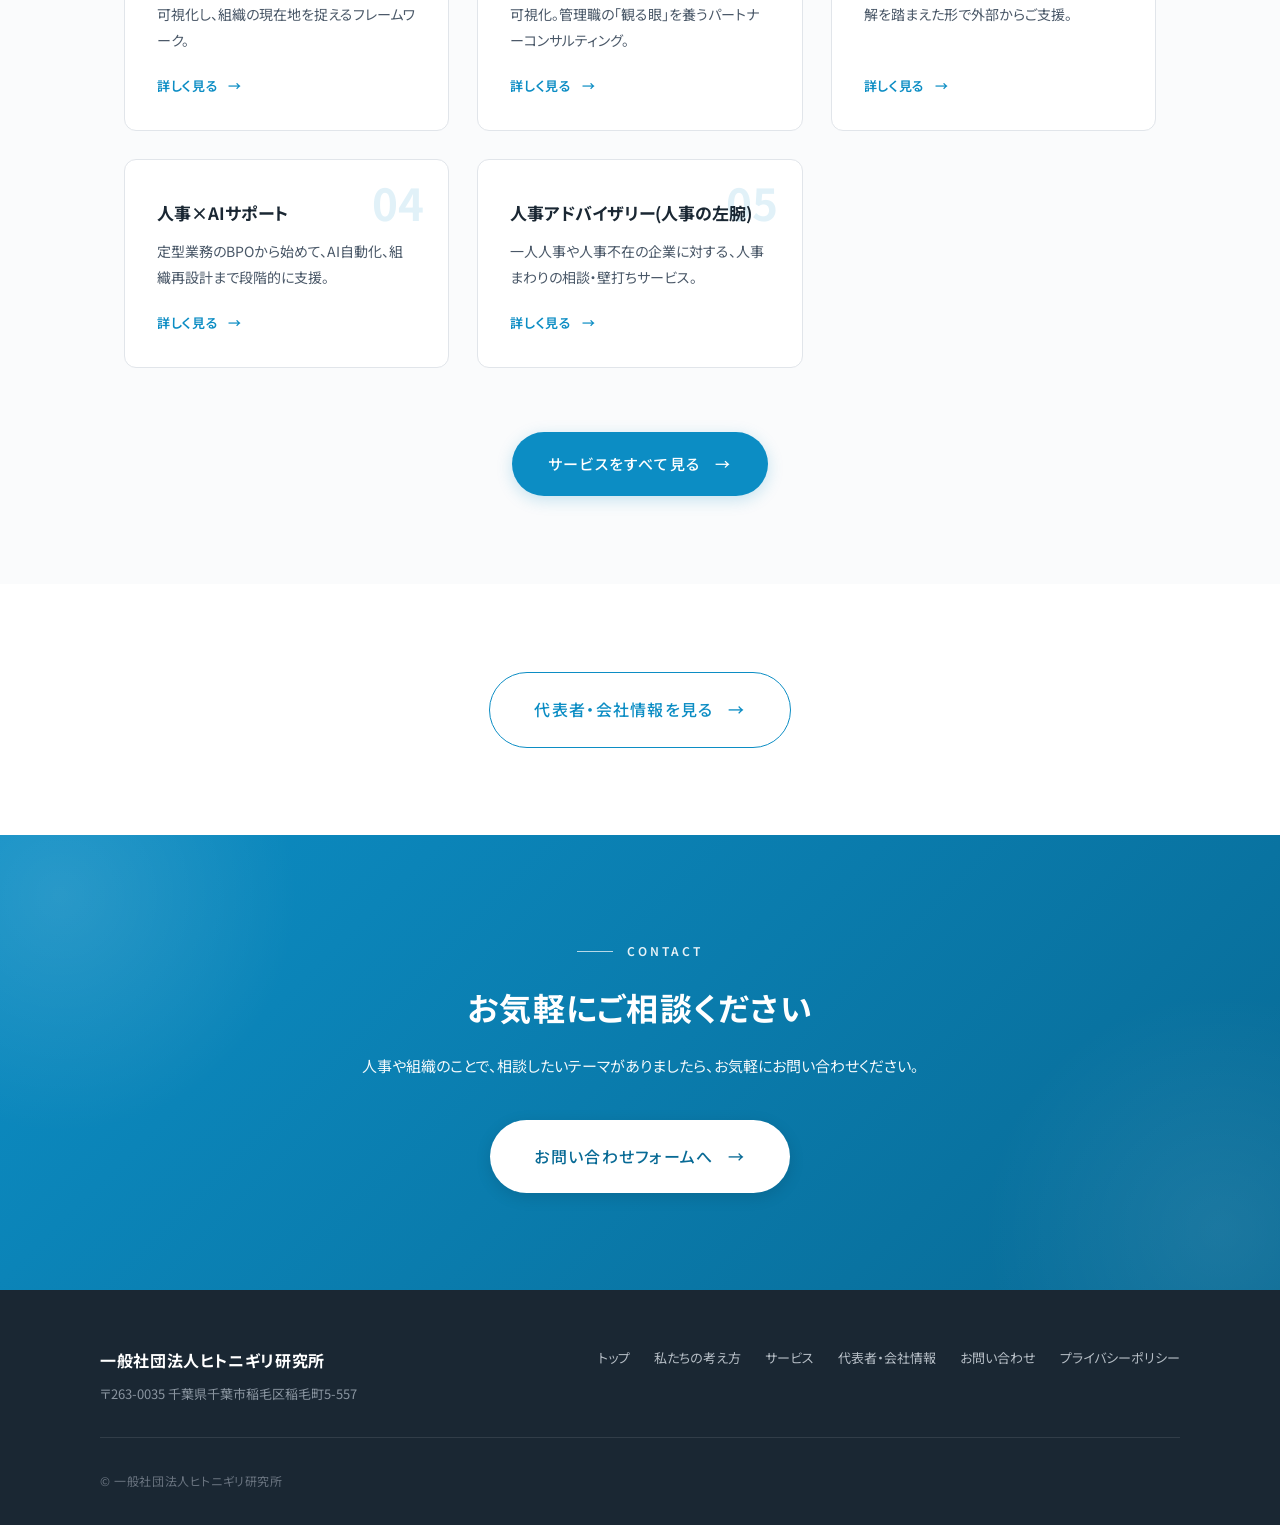
==== commit 71de4c15: "feat: 全ページにcanonical/OGP/Twitter/JSON-LD追加 - 全12ページにcanonical URL（hitonigiri.com正規化） - 全ページにOGP/Twit" ====
--- a/index.html
+++ b/index.html
@@ -5,6 +5,67 @@
 <meta name="viewport" content="width=device-width, initial-scale=1.0">
 <meta name="description" content="ヒトニギリ研究所は、「ヒトを知ることから始める」人事・組織支援を提供しています。一人ひとりの行動スタイルや関係性を可視化し、組織の現在地(As-Is)を捉えます。">
 <title>ヒトニギリ研究所 | 組織のチカラは、ヒトを知ることから生み出される。</title>
+<link rel="canonical" href="https://hitonigiri.com/">
+<meta property="og:type" content="website">
+<meta property="og:url" content="https://hitonigiri.com/">
+<meta property="og:title" content="ヒトニギリ研究所 | 組織のチカラは、ヒトを知ることから生み出される。">
+<meta property="og:description" content="ヒトニギリ研究所は、「ヒトを知ることから始める」人事・組織支援を提供しています。一人ひとりの行動スタイルや関係性を可視化し、組織の現在地(As-Is)を捉えます。">
+<meta property="og:image" content="https://hitonigiri.com/assets/images/logo.png">
+<meta property="og:site_name" content="ヒトニギリ研究所">
+<meta property="og:locale" content="ja_JP">
+<meta name="twitter:card" content="summary">
+<meta name="twitter:title" content="ヒトニギリ研究所 | 組織のチカラは、ヒトを知ることから生み出される。">
+<meta name="twitter:description" content="ヒトニギリ研究所は、「ヒトを知ることから始める」人事・組織支援を提供しています。一人ひとりの行動スタイルや関係性を可視化し、組織の現在地(As-Is)を捉えます。">
+<meta name="twitter:image" content="https://hitonigiri.com/assets/images/logo.png">
+<script type="application/ld+json">
+{
+  "@context": "https://schema.org",
+  "@type": "Organization",
+  "name": "一般社団法人ヒトニギリ研究所",
+  "alternateName": "ヒトニギリ研究所",
+  "url": "https://hitonigiri.com/",
+  "logo": "https://hitonigiri.com/assets/images/logo.png",
+  "image": "https://hitonigiri.com/assets/images/logo.png",
+  "description": "ヒトニギリ研究所は、「ヒトを知ることから始める」人事・組織支援を提供する一般社団法人。一人ひとりの行動スタイルや関係性を可視化し、組織の現在地(As-Is)を捉えることで、人事戦略や組織施策が現場で機能する土台をつくる。",
+  "foundingDate": "2026-04-01",
+  "founder": {
+    "@type": "Person",
+    "name": "嘉野 均",
+    "jobTitle": "代表理事"
+  },
+  "address": {
+    "@type": "PostalAddress",
+    "postalCode": "263-0035",
+    "addressCountry": "JP",
+    "addressRegion": "千葉県",
+    "addressLocality": "千葉市稲毛区",
+    "streetAddress": "稲毛町5-557"
+  },
+  "areaServed": "JP",
+  "knowsAbout": [
+    "人事コンサルティング",
+    "組織開発",
+    "人事業務BPO",
+    "労務トラブル対応",
+    "Human Style Map",
+    "新卒育成",
+    "人事×AI"
+  ]
+}
+</script>
+<script type="application/ld+json">
+{
+  "@context": "https://schema.org",
+  "@type": "WebSite",
+  "name": "ヒトニギリ研究所",
+  "url": "https://hitonigiri.com/",
+  "inLanguage": "ja",
+  "publisher": {
+    "@type": "Organization",
+    "name": "一般社団法人ヒトニギリ研究所"
+  }
+}
+</script>
 <link rel="icon" type="image/png" href="assets/images/favicon.png">
 <link rel="stylesheet" href="css/style.css">
 <link rel="preconnect" href="https://fonts.googleapis.com">
